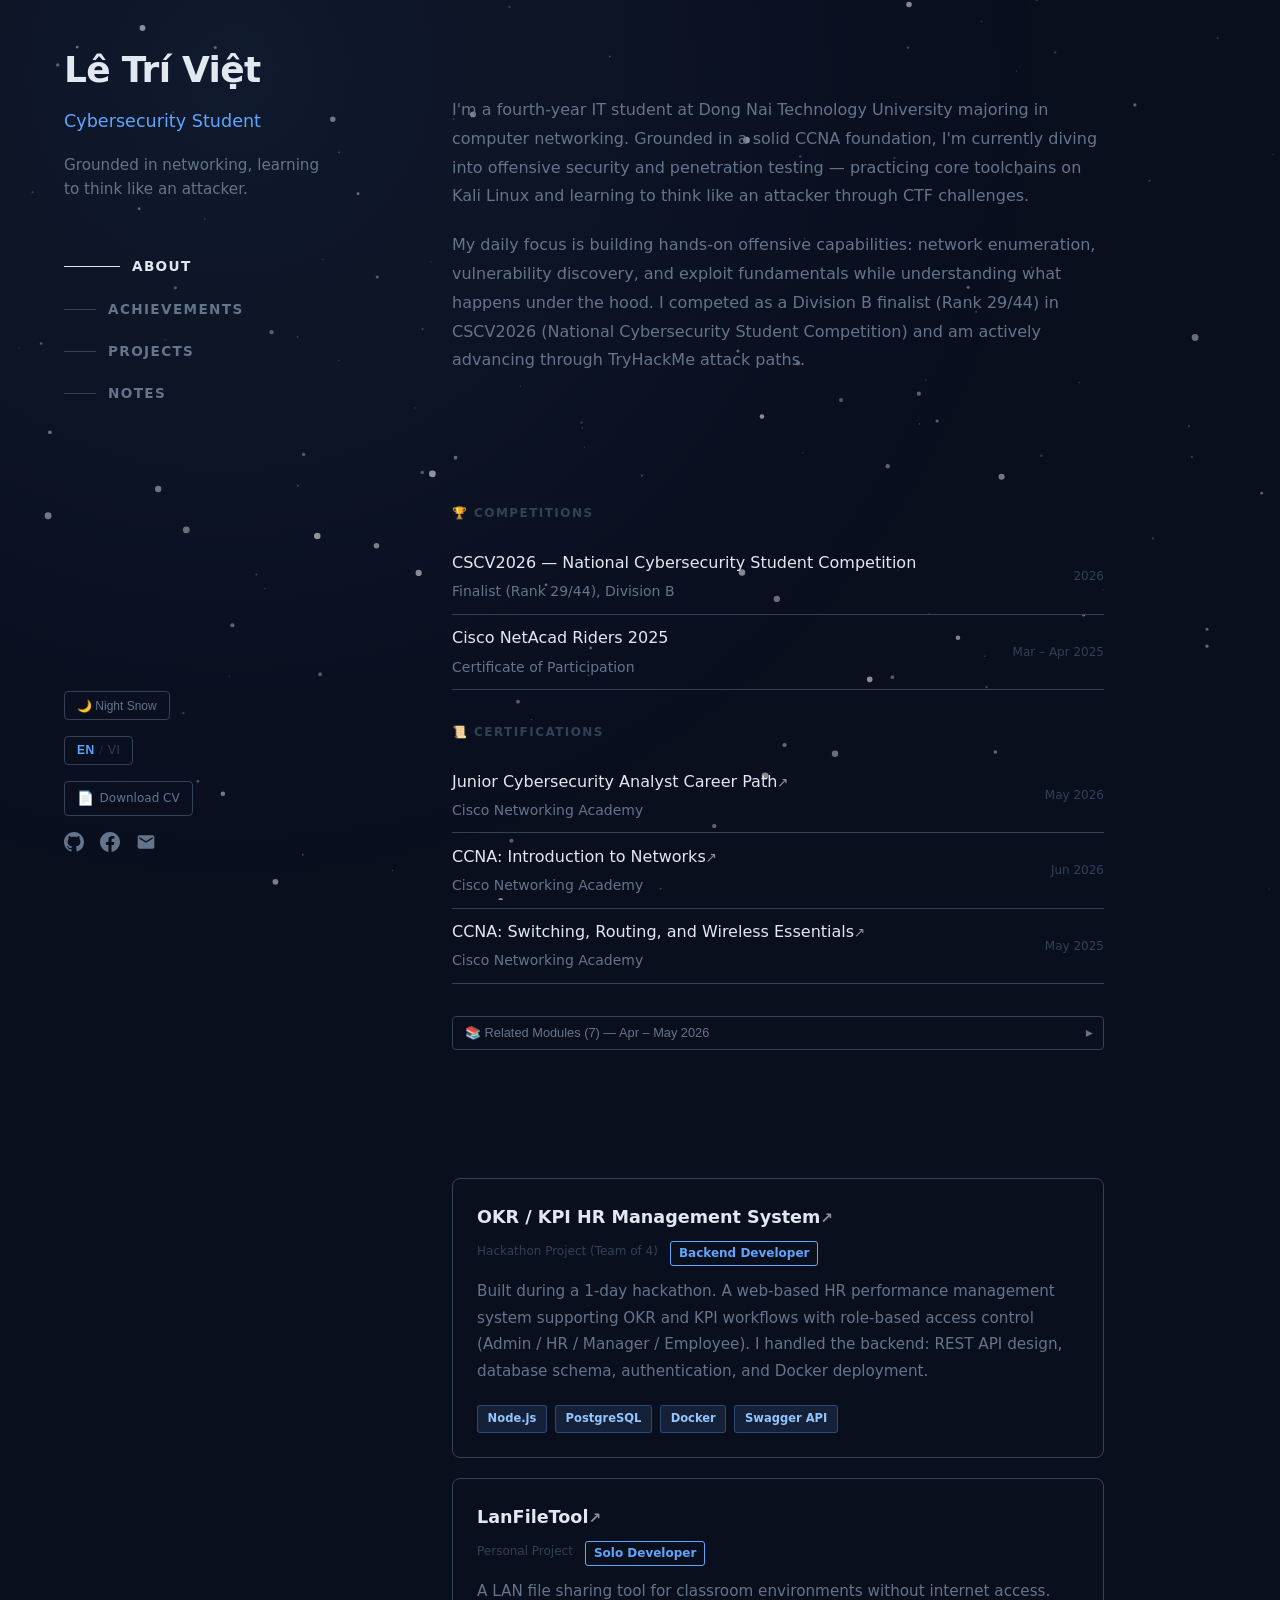
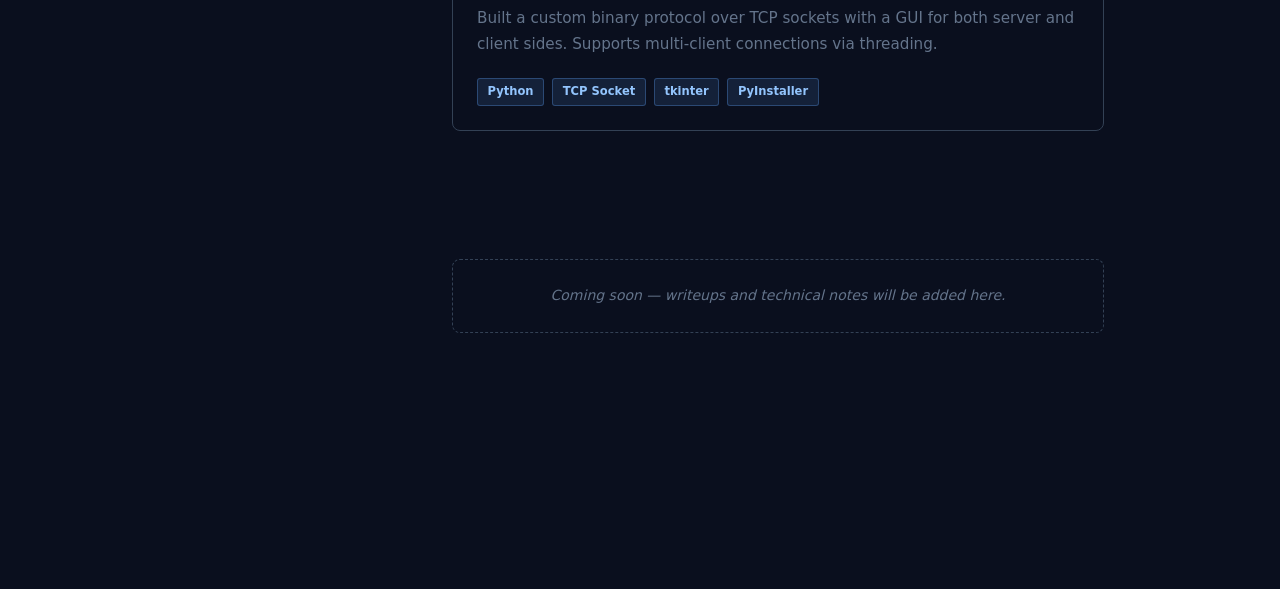
==== index.html @ 70a04d3d "first commit" ====
<!DOCTYPE html>
<html lang="en">
<head>
  <meta charset="UTF-8" />
  <meta name="viewport" content="width=device-width, initial-scale=1.0" />
  <title>Lê Trí Việt — Cybersecurity & Pentest Portfolio</title>

  <!-- Favicon: SVG Cybersecurity Shield sắc nét mọi độ phân giải -->
  <link rel="icon" type="image/svg+xml" href="data:image/svg+xml,%3Csvg xmlns='http://www.w3.org/2000/svg' viewBox='0 0 32 32'%3E%3Cpath fill='%230b1329' d='M16 2 L28 7 V16 C28 23.5 22.8 28.5 16 30 C9.2 28.5 4 23.5 4 16 V7 Z'/%3E%3Cpath fill='none' stroke='%2360a5fa' stroke-width='2' stroke-linejoin='round' d='M16 3 L27 7.5 V16 C27 22.8 22.2 27.2 16 28.6 C9.8 27.2 5 22.8 5 16 V7.5 Z'/%3E%3Cpath fill='none' stroke='%2338bdf8' stroke-width='1.8' stroke-linecap='round' stroke-linejoin='round' d='M11 14 L14 17 L11 20 M16 20 H21'/%3E%3C/svg%3E" />

  <!-- Open Graph (preview khi share link trên mạng xã hội) -->
  <meta property="og:title" content="Lê Trí Việt — Cybersecurity & Pentest Portfolio" />
  <meta property="og:description" content="Fourth-year IT student focused on Offensive Security, Pentesting & Network Security (CCNA). Division B Finalist at CSCV2026." />
  <meta property="og:type" content="website" />
  <meta property="og:locale" content="vi_VN" />
  <meta property="og:locale:alternate" content="en_US" />

  <!-- Twitter Card -->
  <meta name="twitter:card" content="summary" />
  <meta name="twitter:title" content="Lê Trí Việt — Cybersecurity & Pentest Portfolio" />
  <meta name="twitter:description" content="Fourth-year IT student focused on Offensive Security, Pentesting & Network Security (CCNA). Division B Finalist at CSCV2026." />

  <link rel="stylesheet" href="style.css" />
</head>
<body>

  <!-- Canvas nằm phía sau toàn bộ nội dung -->
  <canvas id="bg-canvas"></canvas>

  <!-- Canvas con nhện Halloween (Inverse Kinematics bò quanh mạng nhện) -->
  <canvas id="halloween-spider" aria-hidden="true"></canvas>

  <!-- Halloween Decor Layer (Chỉ xuất hiện khi bật Halloween mode) -->
  <div id="halloween-decor-layer" class="halloween-decor" aria-hidden="true">
    <!-- Vầng trăng rằm Halloween tỏa sáng sau trang -->
    <div id="halloween-moon"></div>

    <!-- Phù thủy cưỡi chổi lướt qua bầu trời đêm -->
    <div id="halloween-witch">
      <img src="assets/images/witch.svg" alt="" width="56" height="52" />
    </div>

    <!-- Đàn dơi bay lượn trên cao -->
    <div id="halloween-bats">
      <span class="sky-bat bat-1"><img src="assets/images/bat.svg" alt="" /></span>
      <span class="sky-bat bat-2"><img src="assets/images/bat.svg" alt="" /></span>
    </div>

    <!-- Mạng nhện góc tinh tế (Spider Web) -->
    <div id="halloween-spider-web">
      <svg class="corner-web-svg" viewBox="0 0 260 260" fill="none">
        <!-- Các nan tơ nhện chính từ góc (0,0) -->
        <line x1="0" y1="0" x2="260" y2="0" stroke="currentColor" stroke-width="1.2" opacity="0.6"/>
        <line x1="0" y1="0" x2="252" y2="65" stroke="currentColor" stroke-width="0.9" opacity="0.45"/>
        <line x1="0" y1="0" x2="230" y2="125" stroke="currentColor" stroke-width="0.9" opacity="0.45"/>
        <line x1="0" y1="0" x2="185" y2="185" stroke="currentColor" stroke-width="1" opacity="0.5"/>
        <line x1="0" y1="0" x2="125" y2="230" stroke="currentColor" stroke-width="0.9" opacity="0.45"/>
        <line x1="0" y1="0" x2="65" y2="252" stroke="currentColor" stroke-width="0.9" opacity="0.45"/>
        <line x1="0" y1="0" x2="0" y2="260" stroke="currentColor" stroke-width="1.2" opacity="0.6"/>

        <!-- Các vòng tơ cung tròn đồng tâm nối các nan tơ với độ chùng tự nhiên -->
        <path d="M45,0 Q40,10 39,12 Q35,21 32,32 Q21,35 12,39 Q10,40 0,45" stroke="currentColor" stroke-width="0.75" opacity="0.4"/>
        <path d="M85,0 Q77,20 74,22 Q67,39 60,60 Q39,67 22,74 Q20,77 0,85" stroke="currentColor" stroke-width="0.8" opacity="0.45"/>
        <path d="M130,0 Q118,31 113,34 Q102,60 92,92 Q60,102 34,113 Q31,118 0,130" stroke="currentColor" stroke-width="0.85" opacity="0.45"/>
        <path d="M175,0 Q159,42 153,46 Q138,81 124,124 Q81,138 46,153 Q42,159 0,175" stroke="currentColor" stroke-width="0.9" opacity="0.5"/>
        <path d="M220,0 Q200,53 192,58 Q174,102 156,156 Q102,174 58,192 Q53,200 0,220" stroke="currentColor" stroke-width="0.95" opacity="0.55"/>
        <path d="M260,0 Q236,63 227,69 Q206,121 184,184 Q121,206 69,227 Q63,236 0,260" stroke="currentColor" stroke-width="1" opacity="0.6"/>
      </svg>
    </div>

    <!-- Lớp sương mù ma mị lững lờ dưới đáy (Halloween Ground Mist) -->
    <div id="halloween-mist" aria-hidden="true">
      <div class="mist-layer mist-1"></div>
      <div class="mist-layer mist-2"></div>
    </div>
  </div>

  <!-- Layout chính: 2 cột -->
  <div id="layout">

    <!-- CỘT TRÁI: cố định -->
    <aside id="sidebar">
      <div id="sidebar-top">
        <h1 id="site-name"></h1>
        <p id="site-title"></p>
        <p id="site-tagline"></p><!-- điền từ content.js -->

        <nav id="main-nav">
          <ul>
            <li><a href="#about"       class="nav-link" data-section="about"></a></li>
            <li><a href="#achievements" class="nav-link" data-section="achievements"></a></li>
            <li><a href="#projects"    class="nav-link" data-section="projects"></a></li>
            <li><a href="#notes"       class="nav-link" data-section="notes"></a></li>
          </ul>
        </nav>
      </div>

      <div id="sidebar-bottom">
        <!-- Nút đổi mode: Night Snow / Event -->
        <button id="mode-toggle" aria-label="Toggle event mode">
          <span id="mode-label">🌙 Night Snow</span>
        </button>

        <!-- Nút đổi ngôn ngữ -->
        <button id="lang-toggle" aria-label="Toggle language">EN / VI</button>

        <!-- Nút xem / tải CV -->
        <a id="cv-btn" class="cv-download-btn" href="assets/LeTriViet_CV.pdf" target="_blank" rel="noopener noreferrer">
          <span class="cv-icon">📄</span> <span id="cv-label">Download CV</span>
        </a>

        <!-- Icon liên hệ -->
        <div id="contact-icons">
          <!-- SVG và link điền từ content.js -->
        </div>
      </div>
    </aside>

    <!-- CỘT PHẢI: cuộn -->
    <main id="content">
      <section id="about"        class="section"></section>
      <section id="achievements" class="section"></section>
      <section id="projects"     class="section"></section>
      <section id="notes"        class="section"></section>
    </main>

  </div><!-- /#layout -->

  <!-- Thứ tự load: content trước, main sau, effects & spider sau cùng -->
  <script src="content.js"></script>
  <script src="main.js"></script>
  <script src="effects.js"></script>
  <script src="spider.js"></script>
</body>
</html>
---- style.css ----
/* ============================================================
   style.css — Portfolio Lê Trí Việt
   Cấu trúc: Reset → Variables → Layout → Sidebar → Content
             → Nav → Buttons → Icons → Mobile
   ============================================================ */

/* --- Reset --- */
*, *::before, *::after {
  box-sizing: border-box;
  margin: 0;
  padding: 0;
}

/* --- CSS Variables (Night Snow theme mặc định) --- */
:root {
  --bg-deep:           #0a0f1e;
  --bg-mid:            #0d1b2a;
  --accent:            #60a5fa;
  --accent-soft:       #93c5fd;
  --accent-glow:       rgba(96, 165, 250, 0.12);
  --accent-border:     rgba(96, 165, 250, 0.3);
  --accent-card-hover: rgba(96, 165, 250, 0.03);
  --text-primary:      #e2e8f0;
  --text-muted:        #64748b;
  --text-dim:          #334155;
  --sidebar-w:         340px;
}

/* --- Halloween Theme Overrides --- */
body.theme-halloween {
  --bg-deep:           #0c0814;
  --bg-mid:            #170f24;
  --accent:            #f97316;
  --accent-soft:       #fdba74;
  --accent-glow:       rgba(249, 115, 22, 0.18);
  --accent-border:     rgba(249, 115, 22, 0.38);
  --accent-card-hover: rgba(249, 115, 22, 0.04);
  --text-dim:          #423247;
}

body.theme-halloween ::selection {
  background: rgba(249, 115, 22, 0.35);
  color: #ffffff;
}

body.theme-halloween #mode-toggle {
  border-color: var(--accent);
  color: var(--accent-soft);
  background: rgba(249, 115, 22, 0.08);
  box-shadow: 0 0 12px var(--accent-glow);
}

/* ============================================================
   HALLOWEEN DECORATIVE ELEMENTS
   ============================================================ */

/* An toan bo decor layer khi o che do thuong */
#halloween-decor-layer {
  display: none;
  position: fixed;
  inset: 0;
  pointer-events: none;
  z-index: 1; /* Nam ngay tren canvas, duoi layout chinh */
  overflow: hidden;
}

body.theme-halloween #halloween-decor-layer {
  display: block;
}

/* 1. Mat trang Halloween toa sang */
#halloween-moon {
  position: absolute;
  top: clamp(20px, 4vw, 50px);
  right: clamp(24px, 5vw, 80px);
  width: clamp(75px, 9vw, 110px);
  height: clamp(75px, 9vw, 110px);
  background: url("assets/images/moon-halloween.svg") center / contain no-repeat;
  filter: drop-shadow(0 0 25px rgba(249, 115, 22, 0.45)) drop-shadow(0 0 50px rgba(234, 88, 12, 0.25));
  opacity: 0.88;
  animation: moonGlow 7s ease-in-out infinite alternate;
  pointer-events: none;
}

@keyframes moonGlow {
  0% {
    filter: drop-shadow(0 0 20px rgba(249, 115, 22, 0.35)) drop-shadow(0 0 40px rgba(234, 88, 12, 0.2));
    transform: scale(1);
  }
  100% {
    filter: drop-shadow(0 0 32px rgba(249, 115, 22, 0.55)) drop-shadow(0 0 65px rgba(234, 88, 12, 0.35));
    transform: scale(1.02);
  }
}

/* 2. Silhouette Phu Thuy bay qua bau troi theo chu ky */
#halloween-witch {
  position: absolute;
  top: clamp(40px, 6vw, 90px);
  right: -100px;
  width: 56px;
  height: 52px;
  color: #1a0f26;
  filter: drop-shadow(0 0 8px rgba(249, 115, 22, 0.35));
  opacity: 0;
  animation: witchFly 36s ease-in-out 3s infinite;
}

#halloween-witch img {
  width: 100%;
  height: auto;
  display: block;
  filter: brightness(0.2) sepia(1) hue-rotate(330deg) saturate(2);
}

@keyframes witchFly {
  0% {
    right: -80px;
    top: 70px;
    opacity: 0;
    transform: rotate(-4deg) scale(0.75);
  }
  4% {
    opacity: 0.85;
  }
  16% {
    right: 32vw;
    top: 45px;
    opacity: 0.85;
    transform: rotate(2deg) scale(0.9);
  }
  24% {
    right: calc(100vw + 80px);
    top: 30px;
    opacity: 0;
    transform: rotate(-3deg) scale(0.75);
  }
  100% {
    right: calc(100vw + 80px);
    opacity: 0;
  }
}

/* 3. Doi bay luon o bau troi */
#halloween-bats {
  position: absolute;
  inset: 0;
  pointer-events: none;
}

.sky-bat {
  position: absolute;
  width: 28px;
  opacity: 0;
  filter: drop-shadow(0 0 4px rgba(249, 115, 22, 0.25));
}

.sky-bat img {
  width: 100%;
  height: auto;
  display: block;
  filter: brightness(0.2) sepia(1) hue-rotate(330deg);
}

.sky-bat.bat-1 {
  top: 120px;
  right: -40px;
  animation: batSwoop1 22s cubic-bezier(0.4, 0, 0.2, 1) 1s infinite;
}

.sky-bat.bat-2 {
  top: 180px;
  right: -40px;
  width: 22px;
  animation: batSwoop2 28s cubic-bezier(0.4, 0, 0.2, 1) 10s infinite;
}

@keyframes batSwoop1 {
  0% {
    right: -40px;
    top: 120px;
    opacity: 0;
    transform: scale(0.6) rotate(15deg);
  }
  5% {
    opacity: 0.75;
  }
  20% {
    right: 50vw;
    top: 60px;
    opacity: 0.75;
    transform: scale(0.85) rotate(-10deg);
  }
  32% {
    right: calc(100vw + 50px);
    top: 140px;
    opacity: 0;
    transform: scale(0.7) rotate(-20deg);
  }
  100% {
    right: calc(100vw + 50px);
    opacity: 0;
  }
}

@keyframes batSwoop2 {
  0% {
    right: -40px;
    top: 180px;
    opacity: 0;
    transform: scale(0.5) rotate(20deg);
  }
  6% {
    opacity: 0.65;
  }
  24% {
    right: 40vw;
    top: 210px;
    opacity: 0.65;
    transform: scale(0.75) rotate(-8deg);
  }
  38% {
    right: calc(100vw + 50px);
    top: 90px;
    opacity: 0;
    transform: scale(0.6) rotate(-25deg);
  }
  100% {
    right: calc(100vw + 50px);
    opacity: 0;
  }
}

/* 4. Mang nhen goc vien (Corner Web) */
#halloween-spider-web {
  position: absolute;
  top: 0;
  left: 0;
  width: clamp(190px, 22vw, 270px);
  height: clamp(190px, 22vw, 270px);
  color: var(--accent);
  pointer-events: none;
  z-index: 34;
  opacity: 0.85;
}

.corner-web-svg {
  width: 100%;
  height: 100%;
  display: block;
  filter: drop-shadow(0 0 6px rgba(249, 115, 22, 0.35));
}

/* 5. Canvas chu nhen bo tu nhien (Inverse Kinematics) quanh mang nhen */
#halloween-spider {
  position: fixed;
  top: 0;
  left: 0;
  width: 100vw;
  height: 100vh;
  pointer-events: none;
  z-index: 36; /* Tren nen sidebar va mang nhen de buoc chan ro rang */
  opacity: 0;
  transition: opacity 0.4s ease;
}

body.theme-halloween #halloween-spider.is-active {
  opacity: 1;
}

/* 6. Lop suong mu ma mi duoi day trang (Halloween Ground Mist) */
#halloween-mist {
  position: absolute;
  left: 0;
  right: 0;
  bottom: 0;
  height: clamp(80px, 14vh, 150px);
  pointer-events: none;
  overflow: hidden;
  z-index: 2;
  opacity: 0.65;
}

.mist-layer {
  position: absolute;
  inset: 0;
  background: radial-gradient(ellipse at bottom, rgba(249, 115, 22, 0.08) 0%, rgba(147, 51, 234, 0.04) 40%, transparent 75%);
  filter: blur(12px);
}

.mist-layer.mist-1 {
  animation: mistDrift1 18s ease-in-out infinite alternate;
}

.mist-layer.mist-2 {
  opacity: 0.7;
  background: radial-gradient(ellipse at bottom, rgba(234, 88, 12, 0.06) 0%, rgba(126, 34, 206, 0.03) 50%, transparent 80%);
  animation: mistDrift2 24s ease-in-out infinite alternate;
}

@keyframes mistDrift1 {
  0%   { transform: translateX(-5%) scaleY(1); }
  100% { transform: translateX(5%) scaleY(1.15); }
}

@keyframes mistDrift2 {
  0%   { transform: translateX(6%) scaleY(1.1); }
  100% { transform: translateX(-6%) scaleY(0.95); }
}

/* Fallback than thien voi Reduced Motion */
@media (prefers-reduced-motion: reduce) {
  #halloween-moon,
  #halloween-witch,
  .sky-bat,
  #halloween-mist,
  .mist-layer {
    animation: none !important;
  }
  #halloween-witch,
  .sky-bat {
    display: none !important;
  }
}


/* --- Base --- */
html {
  scroll-behavior: smooth;
}

body {
  background-color: var(--bg-deep);
  color: var(--text-primary);
  font-family: 'Segoe UI', system-ui, -apple-system, sans-serif;
  font-size: 18px;       /* tăng từ 16px → 18px, toàn bộ scale theo */
  line-height: 1.7;      /* thoáng hơn */
  min-height: 100vh;
  overflow-x: hidden;
  transition: background-color 0.4s ease, color 0.3s ease;
}

/* --- Canvas nền --- */
#bg-canvas {
  position: fixed;
  top: 0;
  left: 0;
  width: 100%;
  height: 100%;
  z-index: 0;
  pointer-events: none; /* không chặn chuột */
}

/* --- Layout 2 cột --- */
#layout {
  position: relative;
  z-index: 1;
  display: flex;
  min-height: 100vh;
  max-width: 1400px;     /* rộng hơn → sidebar + content đều có không gian */
  margin: 0 auto;
  padding: 0 2rem;       /* padding 2 bên để không sát mép màn hình */
}

/* --- Cột trái: cố định --- */
#sidebar {
  width: var(--sidebar-w);
  min-width: var(--sidebar-w);
  height: 100vh;
  position: sticky;
  top: 0;
  display: flex;
  flex-direction: column;
  justify-content: space-between;
  padding: 3rem 2rem;
  overflow: visible;
  z-index: 30;
}

#sidebar-top {
  display: flex;
  flex-direction: column;
  gap: 1rem;
}

#site-name {
  font-size: 2.25rem;    /* tăng từ 1.75 → 2.25, tên nổi bật hơn */
  font-weight: 700;
  color: var(--text-primary);
  letter-spacing: -0.02em;
  line-height: 1.2;
}

#site-title {
  font-size: 1.1rem;     /* tăng từ 1rem → 1.1rem */
  color: var(--accent);
  font-weight: 500;
}

#site-tagline {
  font-size: 0.95rem;    /* tăng từ 0.875 → 0.95 */
  color: var(--text-muted);
  max-width: 260px;      /* rộng hơn tí */
  line-height: 1.6;
}

/* --- Menu nav --- */
#main-nav {
  margin-top: 2rem;
}

#main-nav ul {
  list-style: none;
  display: flex;
  flex-direction: column;
  gap: 0.5rem;
}

.nav-link {
  display: flex;
  align-items: center;
  gap: 0.75rem;
  text-decoration: none;
  color: var(--text-muted);
  font-size: 0.85rem;    /* tăng từ 0.8 → 0.85 */
  font-weight: 600;
  letter-spacing: 0.1em;
  text-transform: uppercase;
  padding: 0.35rem 0;    /* padding dọc thoáng hơn */
  transition: color 0.3s ease;
}

/* Vạch trước chữ */
.nav-link::before {
  content: '';
  display: block;
  height: 1px;
  width: 2rem;
  background: var(--text-dim);
  transition: width 0.3s ease, background 0.3s ease;
}

/* Active state: vạch dài ra, chữ sáng lên */
.nav-link.active {
  color: var(--text-primary);
}

.nav-link.active::before {
  width: 3.5rem;
  background: var(--text-primary);
}

/* --- Sidebar bottom --- */
#sidebar-bottom {
  display: flex;
  flex-direction: column;
  gap: 1rem;
}

/* --- Buttons --- */
#mode-toggle,
#lang-toggle,
.cv-download-btn {
  background: transparent;
  border: 1px solid var(--text-dim);
  color: var(--text-muted);
  padding: 0.4rem 0.75rem;
  border-radius: 4px;
  font-size: 0.75rem;
  cursor: pointer;
  transition: border-color 0.2s, color 0.2s, background-color 0.2s;
  text-align: left;
  width: fit-content;
  text-decoration: none;
}

.cv-download-btn {
  display: inline-flex;
  align-items: center;
  gap: 0.35rem;
  font-weight: 500;
}

.cv-icon {
  font-size: 0.85rem;
  line-height: 1;
}

#lang-toggle {
  display: inline-flex;
  align-items: center;
  gap: 0.15rem;
  letter-spacing: 0.04em;
  user-select: none;
}

#lang-toggle .lang-tag {
  color: var(--text-dim);
  transition: color 0.2s, font-weight 0.2s;
}

#lang-toggle .lang-tag.active {
  color: var(--accent);
  font-weight: 700;
}

#lang-toggle .lang-sep {
  color: var(--text-dim);
  opacity: 0.5;
  margin: 0 0.15rem;
}

#mode-toggle:hover,
#lang-toggle:hover,
.cv-download-btn:hover {
  border-color: var(--accent);
  color: var(--accent);
  background: var(--accent-subtle);
}

#lang-toggle:hover .lang-tag:not(.active) {
  color: var(--text-muted);
}

/* --- Contact icons --- */
#contact-icons {
  display: flex;
  gap: 1rem;
  align-items: center;
}

#contact-icons a,
.contact-icon-btn {
  color: var(--text-muted);
  transition: color 0.2s;
  display: flex;
  align-items: center;
  background: transparent;
  border: none;
  padding: 0;
  cursor: pointer;
}

#contact-icons a:hover,
.contact-icon-btn:hover {
  color: var(--accent);
}

#contact-icons svg {
  width: 20px;
  height: 20px;
  fill: currentColor;
}

/* --- Email Popover --- */
.email-wrap {
  position: relative;
  display: inline-flex;
  align-items: center;
}

.email-popover {
  position: absolute;
  left: calc(100% + 0.75rem);
  bottom: -0.5rem;
  width: 280px;
  background: rgba(15, 23, 42, 0.96);
  backdrop-filter: blur(12px);
  -webkit-backdrop-filter: blur(12px);
  border: 1px solid var(--accent-border);
  border-radius: 8px;
  padding: 0.85rem 1rem;
  box-shadow: 0 10px 25px -5px rgba(0, 0, 0, 0.6), 0 0 18px var(--accent-glow);
  z-index: 120;
  display: flex;
  flex-direction: column;
  gap: 0.6rem;
  animation: popoverFadeIn 0.2s ease-out;
}

.email-popover.hidden {
  display: none !important;
}

@keyframes popoverFadeIn {
  from {
    opacity: 0;
    transform: translateX(-6px);
  }
  to {
    opacity: 1;
    transform: translateX(0);
  }
}

.popover-header {
  display: flex;
  justify-content: space-between;
  align-items: center;
}

.popover-title {
  font-size: 0.78rem;
  font-weight: 700;
  letter-spacing: 0.05em;
  text-transform: uppercase;
  color: var(--accent);
}

.popover-close {
  background: transparent;
  border: none;
  color: var(--text-dim);
  font-size: 1.1rem;
  line-height: 1;
  cursor: pointer;
  padding: 0 0.2rem;
  transition: color 0.2s;
}
.popover-close:hover {
  color: var(--text-primary);
}

.popover-email-row {
  background: rgba(0, 0, 0, 0.3);
  padding: 0.4rem 0.6rem;
  border-radius: 4px;
  border: 1px solid rgba(255, 255, 255, 0.05);
}

.popover-email-text {
  font-family: 'JetBrains Mono', Consolas, monospace;
  font-size: 0.8rem;
  color: var(--text-primary);
  user-select: all;
  word-break: break-all;
}

.popover-actions {
  display: flex;
  gap: 0.5rem;
}

.popover-btn {
  flex: 1;
  font-size: 0.75rem;
  font-weight: 600;
  padding: 0.35rem 0.5rem;
  border-radius: 4px;
  cursor: pointer;
  text-align: center;
  text-decoration: none;
  transition: all 0.2s ease;
  display: inline-flex;
  justify-content: center;
  align-items: center;
}

.copy-btn {
  width: 100%;
  background: var(--accent-glow);
  color: var(--accent);
  border: 1px solid var(--accent-border);
  padding: 0.45rem 0.6rem;
}
.copy-btn:hover {
  background: var(--accent-border);
}
.copy-btn.copied {
  background: rgba(52, 211, 153, 0.15);
  color: #34d399;
  border-color: rgba(52, 211, 153, 0.4);
}

@media (max-width: 768px) {
  .email-popover {
    left: auto;
    right: 0;
    bottom: auto;
    top: calc(100% + 0.5rem);
    width: min(280px, calc(100vw - 3rem));
  }
}

/* --- Cột phải: cuộn --- */
#content {
  flex: 1;
  padding: 4rem 3rem 8rem 5rem;  /* tăng padding tất cả các chiều */
  max-width: 780px;              /* tăng từ 700 → 780, text không quá hẹp */
}

/* Section About: thêm padding-top để không sát header sidebar */
#about.section {
  padding-top: 2rem;
}

/* --- Section --- */
.section {
  margin-bottom: 8rem;
  opacity: 0;
  transform: translateY(20px);
  transition: opacity 0.6s ease, transform 0.6s ease;
}

.section.visible {
  opacity: 1;
  transform: translateY(0);
}

/* Staggered: mỗi section delay nhẹ hơn section trước */
.section:nth-child(1) { transition-delay: 0s;    }
.section:nth-child(2) { transition-delay: 0.1s;  }
.section:nth-child(3) { transition-delay: 0.15s; }
.section:nth-child(4) { transition-delay: 0.2s;  }

.section-title {
  font-size: 0.75rem;
  font-weight: 700;
  letter-spacing: 0.1em;
  text-transform: uppercase;
  color: var(--text-muted);
  margin-bottom: 2rem;
  /* Chỉ hiện trên mobile, desktop ẩn (dùng nav thay thế) */
  display: none;
}

/* ============================================================
   MOBILE — cột trái thành header, menu thành bottom bar
   ============================================================ */
@media (max-width: 768px) {

  /* Layout: xếp dọc */
  #layout {
    flex-direction: column;
    padding: 0;              /* bỏ padding ngang trên mobile */
  }

  /* Sidebar → header trên đầu */
  #sidebar {
    width: 100%;
    min-width: unset;
    height: auto;
    position: static;        /* không sticky nữa */
    padding: 2rem 1.5rem 1rem;
    flex-direction: column;
    gap: 0.75rem;
  }

  #sidebar-top {
    gap: 0.5rem;
  }

  /* Tên nhỏ lại tí trên mobile */
  #site-name {
    font-size: 1.75rem;
  }

  /* Tagline rộng ra toàn bộ */
  #site-tagline {
    max-width: 100%;
  }

  /* Sidebar bottom: nằm ngang, icon + nút cạnh nhau */
  #sidebar-bottom {
    flex-direction: row;
    align-items: center;
    flex-wrap: wrap;
    gap: 0.75rem;
    margin-top: 0.5rem;
  }

  /* Icon liên hệ: hiện ngay dưới tagline trên mobile */
  #contact-icons {
    gap: 1.25rem;            /* rộng hơn, dễ bấm */
  }

  #contact-icons svg {
    width: 22px;
    height: 22px;
  }

  /* Main nav ẩn trong sidebar → dùng bottom nav thay */
  #main-nav {
    display: none;
  }

  /* Bottom navigation bar */
  #bottom-nav {
    display: flex;
    position: fixed;
    bottom: 0;
    left: 0;
    right: 0;
    background: rgba(10, 15, 30, 0.97);
    backdrop-filter: blur(12px);
    -webkit-backdrop-filter: blur(12px);
    border-top: 1px solid var(--text-dim);
    z-index: 100;
    justify-content: space-around;
    padding: 0.6rem 0 calc(0.6rem + env(safe-area-inset-bottom));
    /* safe-area-inset: tránh bị home bar iPhone che */
  }

  #bottom-nav .nav-link {
    flex-direction: column;
    align-items: center;
    gap: 0.15rem;
    font-size: 0.6rem;
    letter-spacing: 0.08em;
    padding: 0.3rem 0.75rem;  /* vùng bấm đủ to: min 44px theo WCAG */
    min-width: 44px;
    min-height: 44px;
    justify-content: center;
  }

  /* Ẩn vạch trong bottom nav */
  #bottom-nav .nav-link::before {
    display: none;
  }

  /* Active bottom nav: chữ sáng + màu accent */
  #bottom-nav .nav-link.active {
    color: var(--accent);
  }

  /* Content: padding bottom đủ để không bị bottom nav che */
  #content {
    padding: 1rem 1.25rem 6rem;
    max-width: 100%;
  }

  /* About trên mobile: bớt padding-top */
  #about.section {
    padding-top: 0.5rem;
  }

  /* Section title hiện trên mobile (thay thế sidebar nav) */
  .section-title {
    display: block;
  }

  /* Project cards: full width, không bị ép */
  .project-card {
    padding: 1.25rem;
  }

  /* Achieve item: bỏ grid, xếp dọc trên màn nhỏ */
  .achieve-item {
    grid-template-columns: 1fr;
  }

  .achieve-year {
    grid-column: 1;
    grid-row: auto;
    margin-top: 0.2rem;
  }

  /* Stack tags: wrap tốt */
  .project-stack {
    gap: 0.4rem;
  }

  /* Modules toggle: dễ bấm hơn */
  .modules-toggle {
    padding: 0.6rem 0.75rem;
    font-size: 0.85rem;
  }
}

/* Breakpoint nhỏ hơn: 480px (điện thoại nhỏ) */
@media (max-width: 480px) {
  #sidebar {
    padding: 1.5rem 1.25rem 0.75rem;
  }

  #site-name {
    font-size: 1.5rem;
  }

  #site-title {
    font-size: 1rem;
  }

  #content {
    padding: 0.75rem 1rem 6rem;
  }

  #bottom-nav .nav-link {
    font-size: 0.55rem;
    padding: 0.3rem 0.5rem;
  }
}

/* Desktop: ẩn bottom nav */
#bottom-nav {
  display: none;
}

/* ============================================================
   CONTENT STYLES
   ============================================================ */

/* About */
.about-text p {
  color: var(--text-muted);
  margin-bottom: 1.25rem;  /* tăng khoảng cách giữa đoạn */
  font-size: 1rem;         /* dùng font-size gốc của body (18px) */
  line-height: 1.8;        /* thoáng hơn */
}

/* Achievements */
.achieve-group {
  margin-bottom: 2rem;
}

.achieve-group-title {
  font-size: 0.75rem;
  font-weight: 700;
  letter-spacing: 0.12em;
  text-transform: uppercase;
  color: var(--text-dim);
  margin-bottom: 1rem;     /* tăng từ 0.75 → 1rem */
}

.achieve-item {
  display: grid;
  grid-template-columns: 1fr auto;
  gap: 0.25rem 1rem;
  padding: 0.6rem 0;
  border-bottom: 1px solid var(--text-dim);
  align-items: baseline;
}

.achieve-name {
  color: var(--text-primary);
  font-size: 1rem;         /* tăng từ 0.9 → 1rem */
  font-weight: 500;
  text-decoration: none;
  grid-column: 1;
}

.achieve-name:hover { color: var(--accent); }

/* Mũi tên ↗ chỉ dẫn link mở ra ngoài (Credly, GitHub...) */
a.achieve-name::after,
a.project-name::after {
  content: ' ↗';
  font-size: 0.85em;
  opacity: 0.6;
  display: inline-block;
  transition: transform 0.2s ease, opacity 0.2s ease;
}

a.achieve-name:hover::after,
a.project-name:hover::after {
  transform: translate(2px, -2px);
  opacity: 1;
}

.achieve-detail {
  color: var(--text-muted);
  font-size: 0.875rem;     /* tăng từ 0.8 → 0.875 */
  grid-column: 1;
}

.achieve-year {
  color: var(--text-dim);
  font-size: 0.75rem;
  grid-column: 2;
  grid-row: 1 / 3;
  white-space: nowrap;
  align-self: center;
}

/* Modules toggle */
.modules-toggle {
  background: transparent;
  border: 1px solid var(--text-dim);
  color: var(--text-muted);
  padding: 0.5rem 0.75rem;
  border-radius: 4px;
  font-size: 0.8rem;
  cursor: pointer;
  text-align: left;
  width: 100%;
  display: flex;
  justify-content: space-between;
  align-items: center;
  transition: border-color 0.2s, color 0.2s;
}
.modules-toggle:hover { border-color: var(--accent); color: var(--accent); }

/* Mũi tên đóng/mở danh sách module */
.modules-toggle::after {
  content: '▾';
  font-size: 0.85rem;
  transition: transform 0.2s ease;
}
.modules-toggle[aria-expanded="false"]::after {
  transform: rotate(-90deg);
}

.modules-list {
  margin-top: 0.5rem;
  padding-left: 1.25rem;
  display: flex;
  flex-direction: column;
  gap: 0.35rem;
}
.modules-list li {
  color: var(--text-muted);
  font-size: 0.85rem;
}
.modules-list.hidden { display: none; }

/* Projects */
.project-card {
  padding: 1.5rem;
  border: 1px solid var(--text-dim);
  border-radius: 8px;
  margin-bottom: 1.25rem;
  transition: border-color 0.2s, background 0.2s;
}
.project-card:hover {
  border-color: var(--accent);
  background: var(--accent-card-hover);
  box-shadow: 0 4px 20px -2px var(--accent-glow);
}

.project-name {
  display: block;
  font-size: 1.1rem;       /* tăng từ 1rem → 1.1rem */
  font-weight: 600;
  color: var(--text-primary);
  text-decoration: none;
  margin-bottom: 0.5rem;
}
.project-name:hover { color: var(--accent); }

.project-meta {
  display: flex;
  gap: 0.75rem;
  margin-bottom: 0.75rem;
}
.project-type { color: var(--text-dim); font-size: 0.75rem; }
.project-role {
  color: var(--accent);
  font-size: 0.75rem;
  font-weight: 600;
  padding: 0.1rem 0.5rem;
  border: 1px solid var(--accent);
  border-radius: 3px;
}

.project-desc {
  color: var(--text-muted);
  font-size: 0.95rem;      /* tăng từ 0.875 → 0.95 */
  margin-bottom: 1.25rem;
  line-height: 1.75;
}

.project-stack {
  display: flex;
  flex-wrap: wrap;
  gap: 0.5rem;
}
.stack-tag {
  font-size: 0.72rem;
  font-weight: 600;
  padding: 0.2rem 0.6rem;
  background: var(--accent-glow);
  color: var(--accent-soft);
  border-radius: 3px;
  border: 1px solid var(--accent-border);
}

/* Notes */
.notes-placeholder {
  color: var(--text-muted);
  font-size: 0.875rem;
  font-style: italic;
  padding: 1.5rem;
  border: 1px dashed var(--text-dim);
  border-radius: 8px;
  text-align: center;
}

.note-card {
  padding: 1rem 1.25rem;
  border: 1px solid var(--text-dim);
  border-radius: 6px;
  margin-bottom: 0.75rem;
  transition: border-color 0.2s;
}
.note-card:hover { border-color: var(--accent); }

.note-title {
  display: block;
  font-size: 0.95rem;
  font-weight: 500;
  color: var(--text-primary);
  text-decoration: none;
  margin-bottom: 0.4rem;
}
.note-title:hover { color: var(--accent); }

.note-meta {
  display: flex;
  gap: 1rem;
  margin-bottom: 0.4rem;
}
.note-platform { color: var(--accent); font-size: 0.75rem; font-weight: 600; }
.note-date { color: var(--text-dim); font-size: 0.75rem; }

.note-tags { display: flex; gap: 0.4rem; flex-wrap: wrap; }
.note-tag {
  font-size: 0.7rem;
  color: var(--text-muted);
  background: rgba(255,255,255,0.04);
  padding: 0.15rem 0.4rem;
  border-radius: 3px;
}

/* scroll-margin-top: khi click nav link, section không bị che bởi bottom bar trên mobile */
.section {
  scroll-margin-top: 1rem;
}

@media (max-width: 768px) {
  .section {
    scroll-margin-top: 1rem;
    scroll-margin-bottom: 4rem; /* tránh bị bottom nav che */
  }
}

/* --- Reduced motion --- */
@media (prefers-reduced-motion: reduce) {
  .section {
    opacity: 1;
    transform: none;
    transition: none;
  }
}
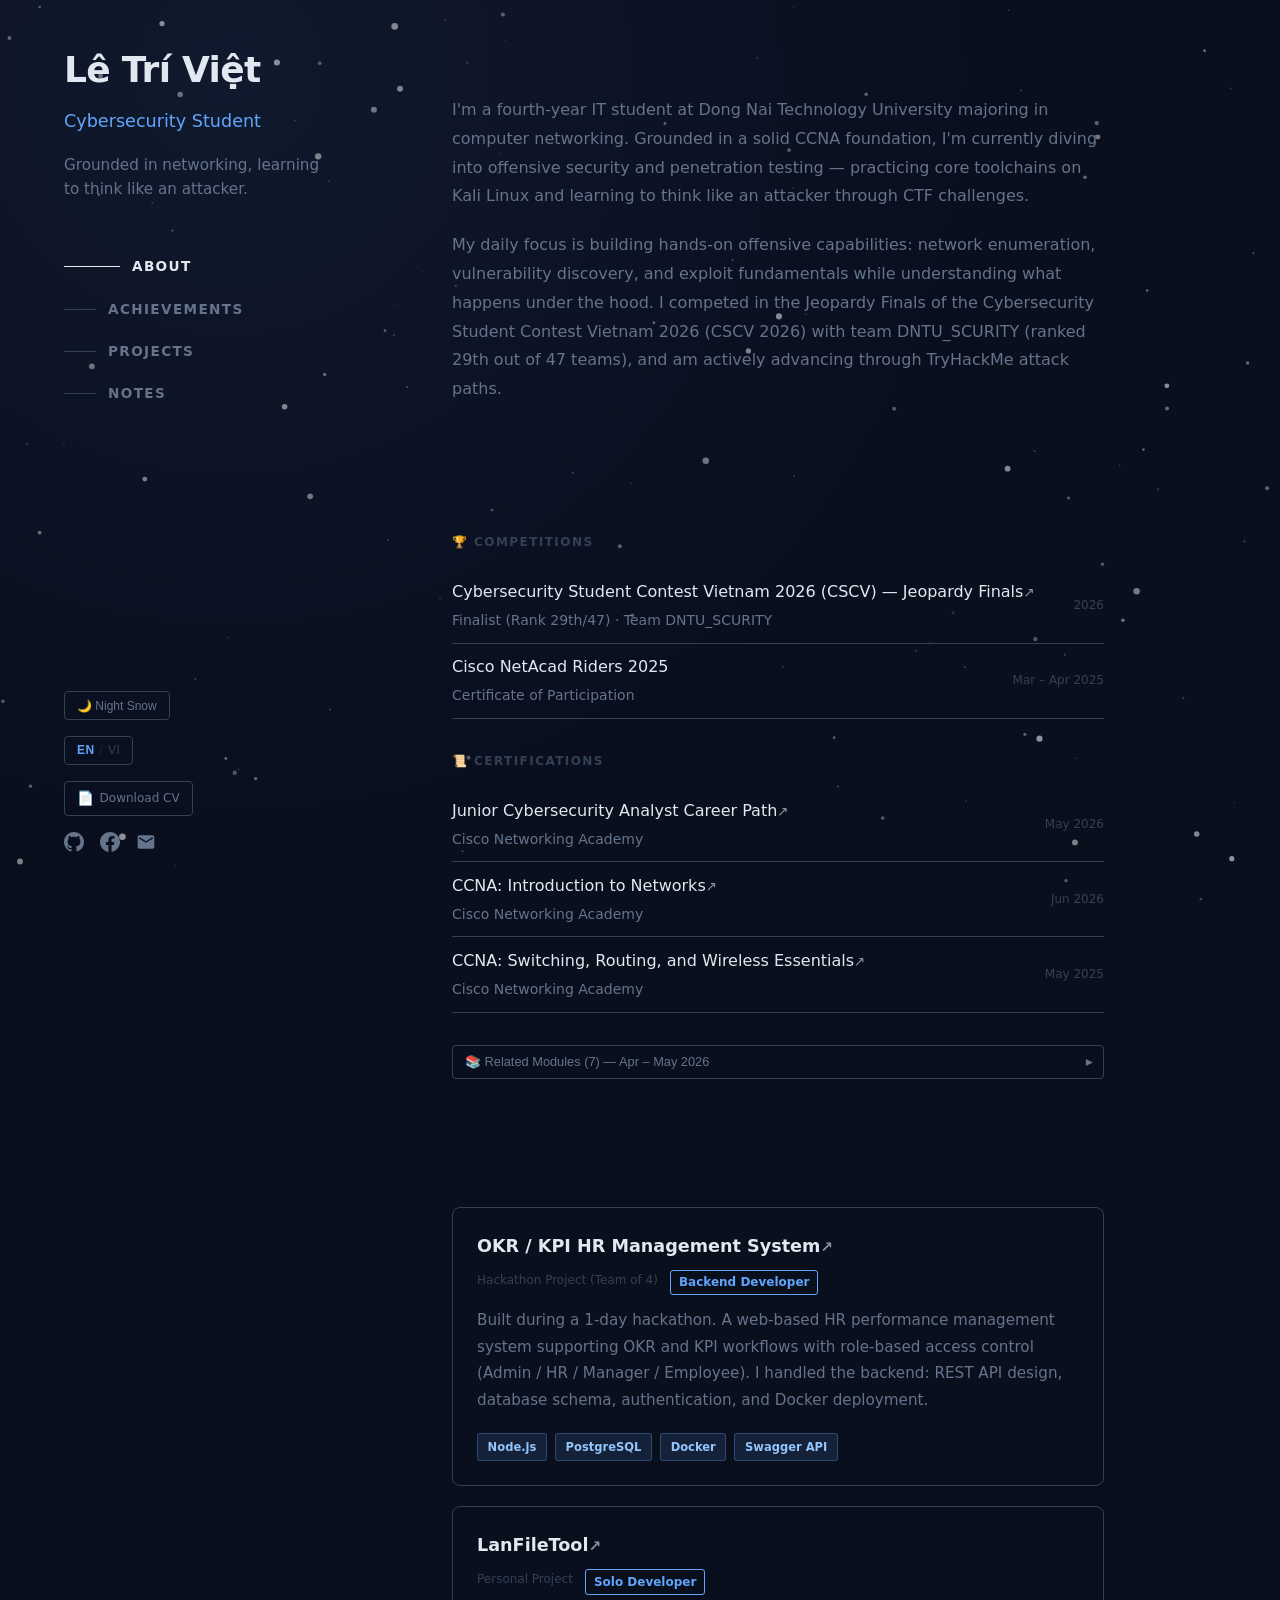
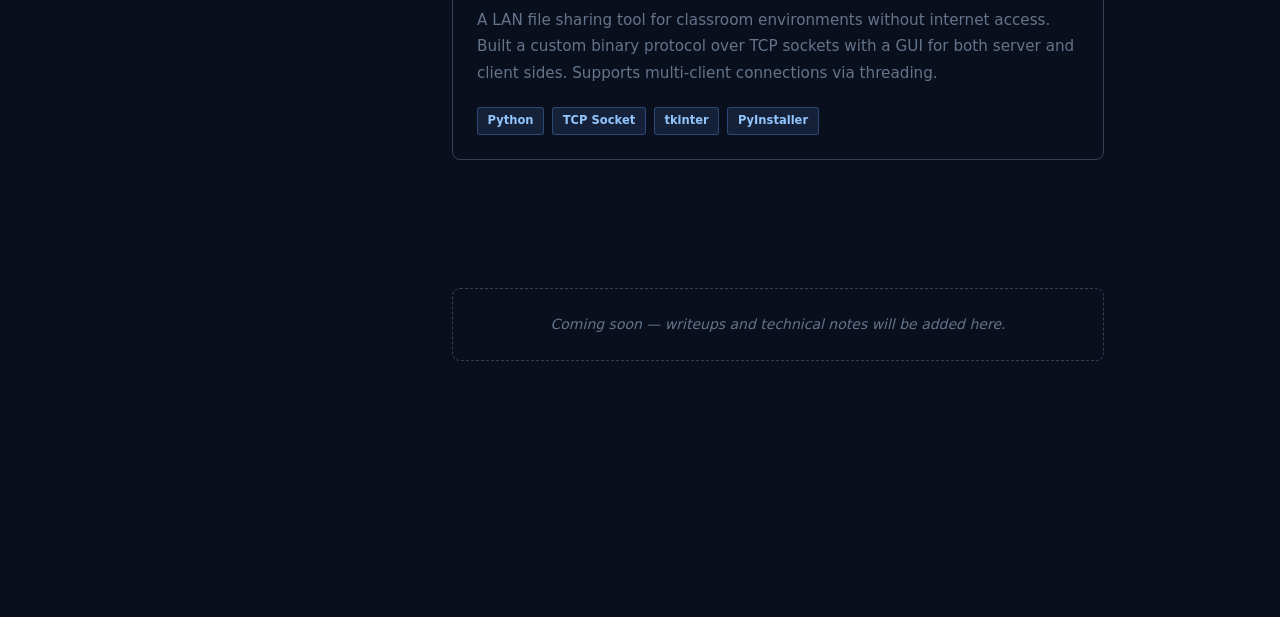
==== commit 63b195b8: "Add CV HTML and CSS files for Lê Trí Việt's Cybersecurity Internship application" ====
--- a/index.html
+++ b/index.html
@@ -10,7 +10,7 @@
 
   <!-- Open Graph (preview khi share link trên mạng xã hội) -->
   <meta property="og:title" content="Lê Trí Việt — Cybersecurity & Pentest Portfolio" />
-  <meta property="og:description" content="Fourth-year IT student focused on Offensive Security, Pentesting & Network Security (CCNA). Division B Finalist at CSCV2026." />
+  <meta property="og:description" content="Fourth-year IT student focused on Offensive Security, Pentesting & Network Security (CCNA). CSCV 2026 Jeopardy Finalist (Rank 29th/47, Team DNTU_SCURITY)." />
   <meta property="og:type" content="website" />
   <meta property="og:locale" content="vi_VN" />
   <meta property="og:locale:alternate" content="en_US" />
@@ -18,7 +18,7 @@
   <!-- Twitter Card -->
   <meta name="twitter:card" content="summary" />
   <meta name="twitter:title" content="Lê Trí Việt — Cybersecurity & Pentest Portfolio" />
-  <meta name="twitter:description" content="Fourth-year IT student focused on Offensive Security, Pentesting & Network Security (CCNA). Division B Finalist at CSCV2026." />
+  <meta name="twitter:description" content="Fourth-year IT student focused on Offensive Security, Pentesting & Network Security (CCNA). CSCV 2026 Jeopardy Finalist (Rank 29th/47, Team DNTU_SCURITY)." />
 
   <link rel="stylesheet" href="style.css" />
 </head>
